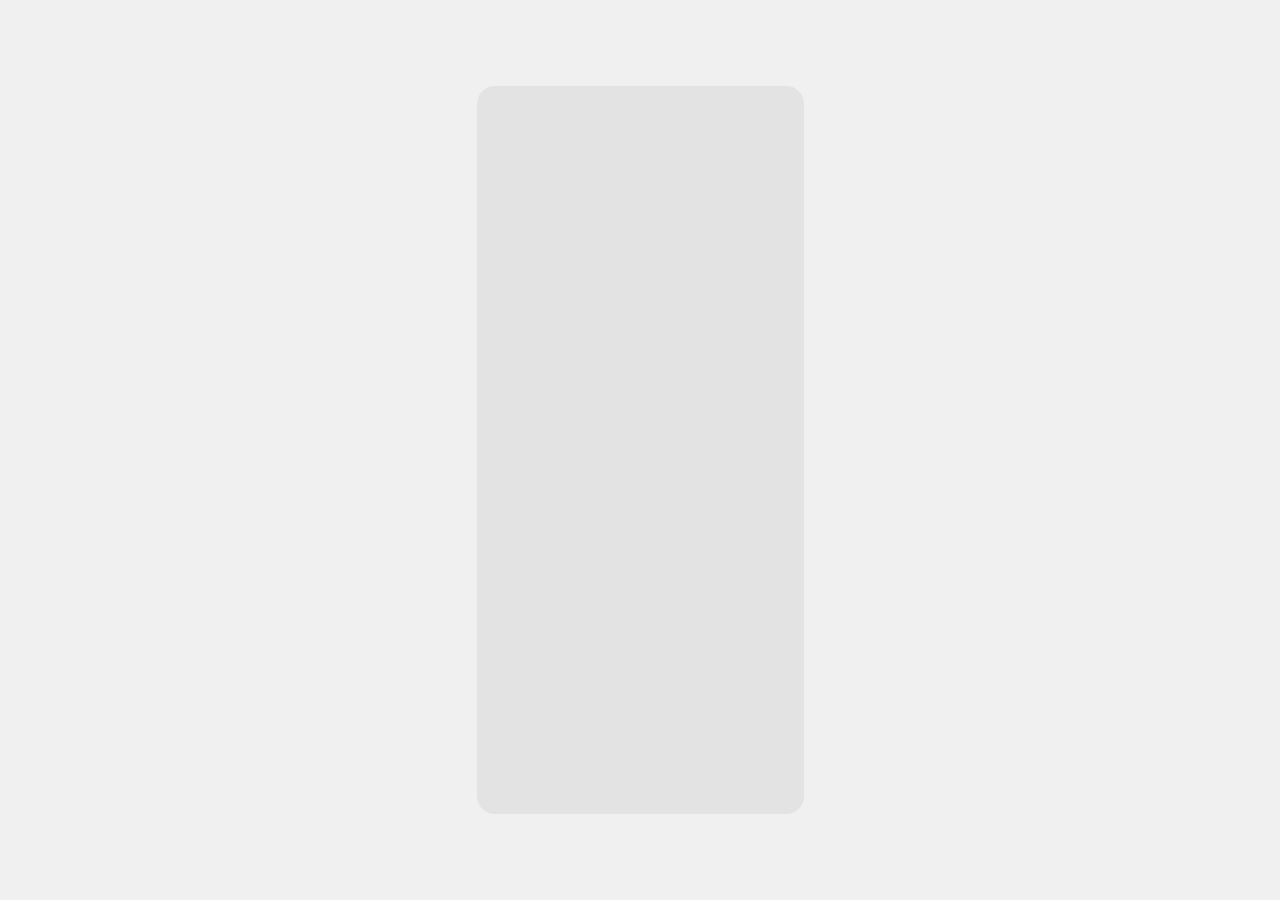
==== spotify-playgound/index.html @ 73fc2837 "feat:: implemented track list with styling without functionality" ====
<!DOCTYPE html>
<html lang="en">
  <head>
    <link
      href="https://fonts.googleapis.com/css2?family=Poppins:wght@400;500;700&family=Silkscreen&display=swap"
      rel="stylesheet"
    />

    <meta charset="UTF-8" />
    <meta name="viewport" content="width=device-width, initial-scale=1.0" />
    <title>Music Player</title>
    <link rel="stylesheet" href="styles.css" />
  </head>
  <body>
    <div data-js="tracks"></div>
    <script src="main.js"></script>
  </body>
</html>
---- spotify-playgound/styles.css ----
body {
  font-family: "Poppins", Arial, sans-serif;
  background-color: #f0f0f0;
  display: flex;
  justify-content: center;
  align-items: center;
  height: 100vh;
  margin: 0;
}

[data-js="tracks"] {
  display: inline-flex;
  height: 688px;
  width: 287px;
  padding: 20px;
  flex-direction: column;
  align-items: flex-start;
  gap: 16px;
  flex-shrink: 0;

  border-radius: 18px;
  background: rgba(176, 176, 176, 0.2);
  backdrop-filter: blur(20px);
}

.album-title {
  background: #000000;
  color: white;
  font-family: "Silkscreen", cursive;
  font-size: 20px;
  text-align: center;

  display: flex;
  margin: 0;
  padding: 12px 16px;
  justify-content: center;
  align-items: center;
  gap: 10px;
  align-self: stretch;

  border-radius: 8px;
  background: #000;
}

.track-list {
  list-style: none;
  margin: 0;
  padding: 0;

  display: flex;
  flex-direction: column;
  align-items: flex-start;
  gap: 8px;
  align-self: stretch;

  overflow-y: auto; /* Enable vertical scrolling */
  max-height: 590px; /* Set a maximum height for the track list container */

  /* Hide scrollbar for Chrome, Safari and Opera */
  ::-webkit-scrollbar {
    display: none;
  }

  /* Hide scrollbar for IE, Edge and Firefox */
  -ms-overflow-style: none; /* IE and Edge */
  scrollbar-width: none; /* Firefox */
}

.track-item {
  display: flex;
  padding: 8px;
  justify-content: space-between;
  align-items: center;
  align-self: stretch;

  border-radius: 8px;
  background: rgba(255, 255, 255, 0.6);
}

.track-item:last-child {
  border-bottom: none;
}

.track-number {
  min-width: 20px; /* Ensure the width of the track number */
  text-align: right; /* Align text to the right */

  color: #000;
  font-family: "Poppins", sans-serif;
  font-size: 16px;
  font-style: normal;
  font-weight: 300;
  line-height: normal;
}

.track-name {
  flex-grow: 1;
  margin-left: 20px;
  padding-right: 20px;

  color: #000;
  font-family: "Poppins", sans-serif;
  font-size: 16px;
  font-style: normal;
  font-weight: 500;
  line-height: normal;

  white-space: nowrap; /* Prevents the text from wrapping to the next line */
  overflow: hidden; /* Hides the overflowing content */
  text-overflow: ellipsis; /* Adds ellipsis at the end */
}

.track-length {
  font-family: "Silkscreen", cursive;
  color: #888;
}
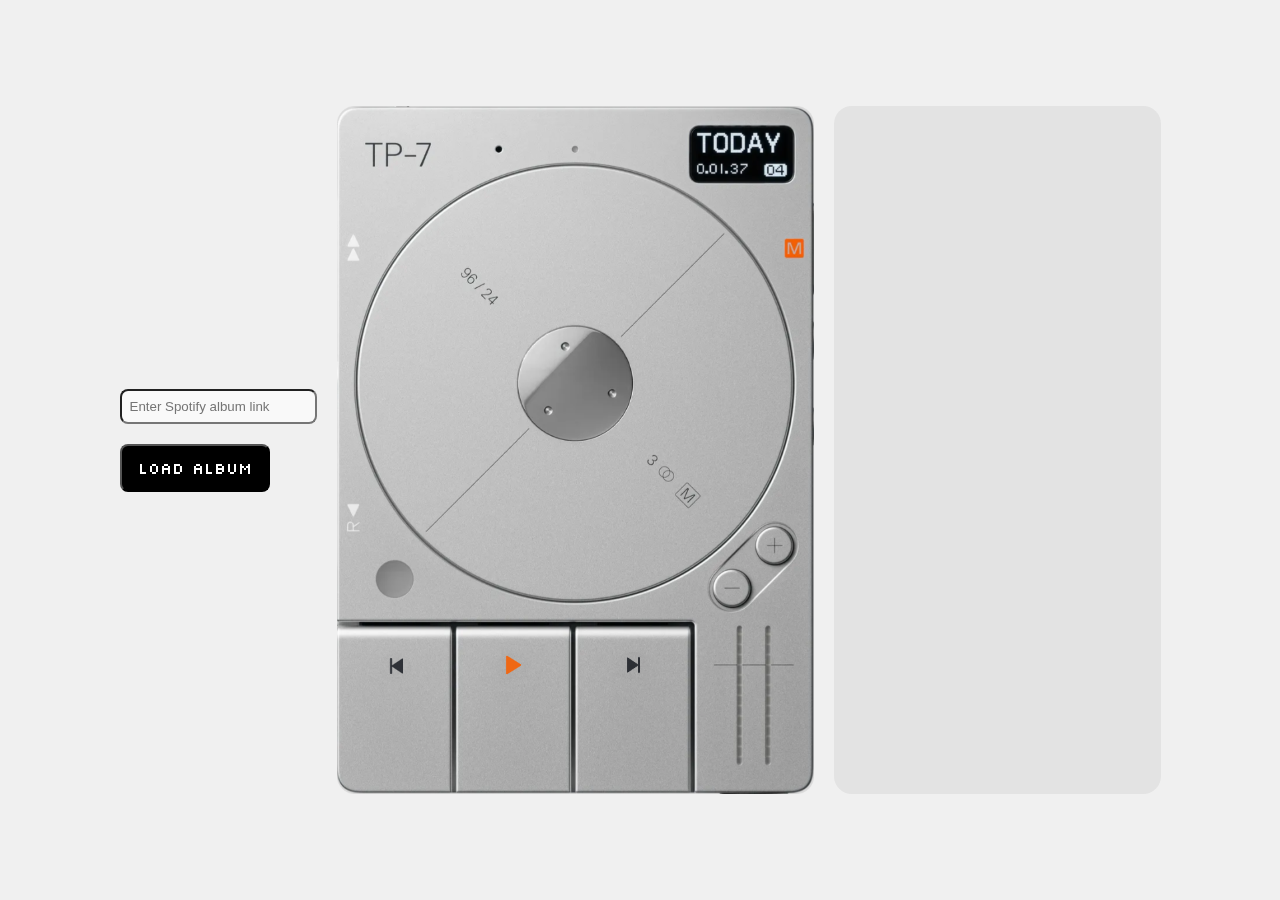
==== commit 8fe0c493: "feat:: working prototype wuhuuu" ====
--- a/spotify-playgound/index.html
+++ b/spotify-playgound/index.html
@@ -12,7 +12,22 @@
     <link rel="stylesheet" href="styles.css" />
   </head>
   <body>
-    <div data-js="tracks"></div>
+    <div class="container">
+      <div>
+        <input
+          type="text"
+          id="albumLinkInput"
+          placeholder="Enter Spotify album link"
+        />
+        <button id="loadAlbumButton">Load Album</button>
+      </div>
+
+      <div class="player">
+        <div class="album-cover"></div>
+      </div>
+
+      <div data-js="tracks"></div>
+    </div>
     <script src="main.js"></script>
   </body>
 </html>
--- a/spotify-playgound/styles.css
+++ b/spotify-playgound/styles.css
@@ -8,26 +8,89 @@
   margin: 0;
 }
 
+.container {
+  display: flex;
+  justify-content: center;
+  align-items: center;
+  height: 100vh;
+  background-color: #f0f0f0;
+  gap: 20px;
+}
+
+.player {
+  width: 477px; /* Adjust width as needed */
+  height: 688px; /* Adjust height as needed */
+  background-image: url(assets/Player.png);
+  background-size: cover; /* Cover the entire div with the background image */
+  background-position: center; /* Center the background image */
+}
+
 [data-js="tracks"] {
+  box-sizing: border-box;
   display: inline-flex;
   height: 688px;
-  width: 287px;
+  width: 327px;
   padding: 20px;
   flex-direction: column;
   align-items: flex-start;
   gap: 16px;
   flex-shrink: 0;
-
   border-radius: 18px;
   background: rgba(176, 176, 176, 0.2);
   backdrop-filter: blur(20px);
+}
+
+.album-cover {
+  width: 428px;
+  height: 428px;
+  margin-top: 63px;
+  margin-left: 24px;
+  gap: 0px;
+  opacity: 0px;
+  overflow: clip;
+
+  border-radius: 428px;
+  mix-blend-mode: hard-light;
+
+  animation: rotate 10s linear infinite;
+  animation-play-state: paused;
+}
+
+.album-cover.rotate {
+  width: 428px;
+  height: 428px;
+  margin-top: 63px;
+  margin-left: 24px;
+  gap: 0px;
+  opacity: 0px;
+  overflow: clip;
+
+  border-radius: 428px;
+  mix-blend-mode: hard-light;
+
+  animation-play-state: running;
+}
+
+@keyframes rotate {
+  from {
+    transform: rotate(0deg);
+  }
+  to {
+    transform: rotate(360deg);
+  }
+}
+
+.album-cover img {
+  width: 100%;
+  height: 100%;
+  object-fit: cover; /* Ensures the image covers the container */
 }
 
 .album-title {
   background: #000000;
   color: white;
   font-family: "Silkscreen", cursive;
-  font-size: 20px;
+  font-size: 16px;
   text-align: center;
 
   display: flex;
@@ -77,6 +140,40 @@
   background: rgba(255, 255, 255, 0.6);
 }
 
+input {
+  display: flex;
+  padding: 8px;
+  justify-content: space-between;
+  align-items: center;
+  align-self: stretch;
+
+  border-radius: 8px;
+  background: rgba(255, 255, 255, 0.6);
+}
+
+button {
+  background: #000000;
+  color: white;
+  font-family: "Silkscreen", cursive;
+  font-size: 16px;
+  text-align: center;
+
+  display: flex;
+  margin: 20px 0px;
+  padding: 12px 16px;
+  justify-content: center;
+  align-items: center;
+  gap: 10px;
+  align-self: stretch;
+
+  border-radius: 8px;
+  background: #000;
+}
+
+button:hover {
+  background: #ff8000;
+}
+
 .track-item:last-child {
   border-bottom: none;
 }
@@ -85,7 +182,7 @@
   min-width: 20px; /* Ensure the width of the track number */
   text-align: right; /* Align text to the right */
 
-  color: #000;
+  /* color: #000; */
   font-family: "Poppins", sans-serif;
   font-size: 16px;
   font-style: normal;
@@ -98,7 +195,7 @@
   margin-left: 20px;
   padding-right: 20px;
 
-  color: #000;
+  /* color: #000; */
   font-family: "Poppins", sans-serif;
   font-size: 16px;
   font-style: normal;
@@ -114,3 +211,16 @@
   font-family: "Silkscreen", cursive;
   color: #888;
 }
+
+li.hovered {
+  background: rgba(186, 186, 186, 0.6);
+}
+
+li.clicked {
+  background: rgba(0, 0, 0, 1);
+  color: white;
+}
+
+li.clicked .track-length {
+  color: #d7d7d7;
+}
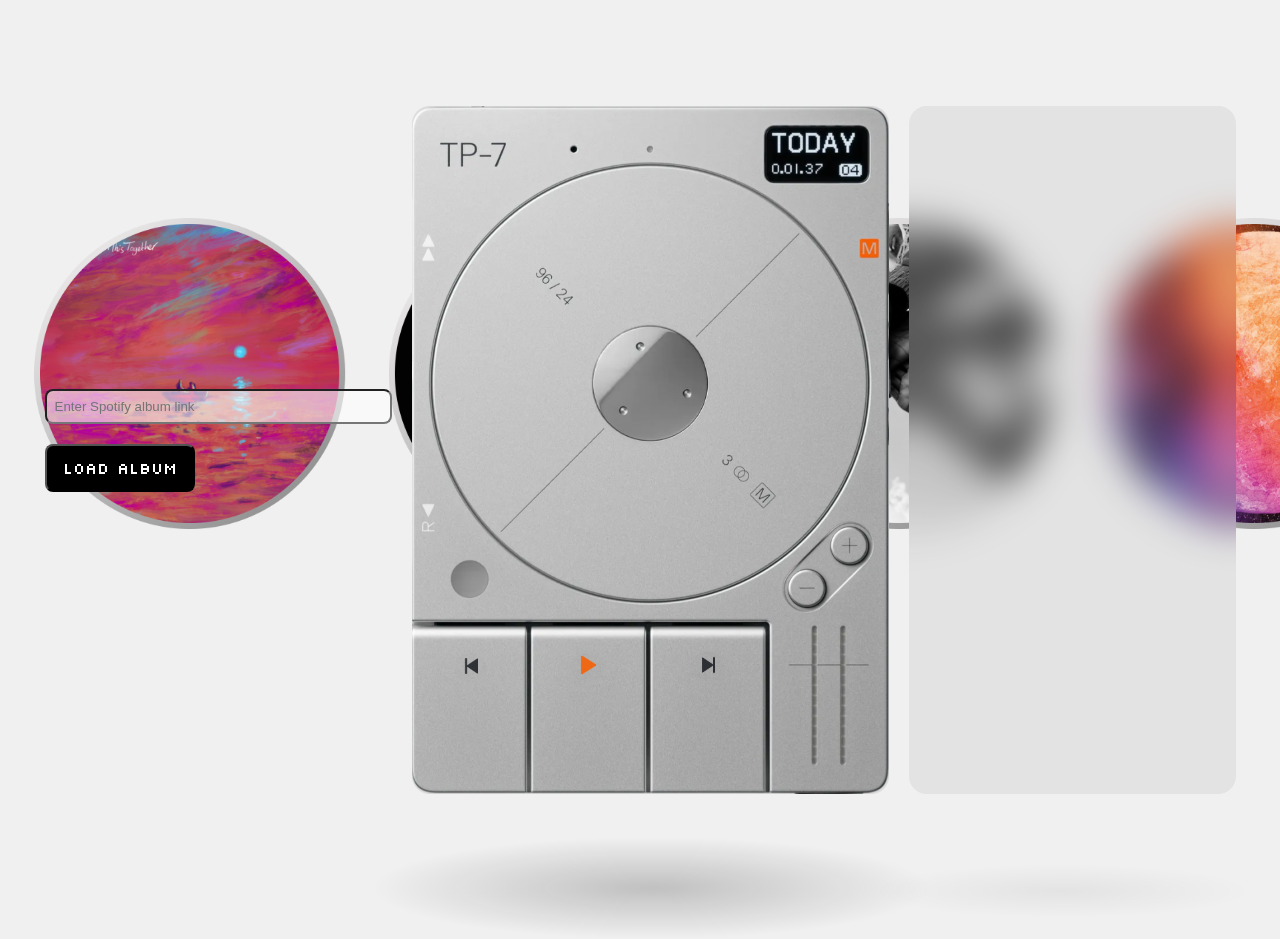
==== commit a71bb74a: "feat:: added shadow effect" ====
--- a/spotify-playgound/index.html
+++ b/spotify-playgound/index.html
@@ -24,6 +24,8 @@
 
       <div class="player">
         <div class="album-cover"></div>
+        <div class="shadow"></div>
+        <div class="shadowsml"></div>
       </div>
 
       <div data-js="tracks"></div>
--- a/spotify-playgound/styles.css
+++ b/spotify-playgound/styles.css
@@ -1,6 +1,10 @@
 body {
   font-family: "Poppins", Arial, sans-serif;
   background-color: #f0f0f0;
+  background-image: url("assets/cds.png");
+  background-repeat: no-repeat;
+  background-size: contain;
+  background-position: 50% 37%;
   display: flex;
   justify-content: center;
   align-items: center;
@@ -13,7 +17,7 @@
   justify-content: center;
   align-items: center;
   height: 100vh;
-  background-color: #f0f0f0;
+  background-color: none;
   gap: 20px;
 }
 
@@ -57,17 +61,6 @@
 }
 
 .album-cover.rotate {
-  width: 428px;
-  height: 428px;
-  margin-top: 63px;
-  margin-left: 24px;
-  gap: 0px;
-  opacity: 0px;
-  overflow: clip;
-
-  border-radius: 428px;
-  mix-blend-mode: hard-light;
-
   animation-play-state: running;
 }
 
@@ -146,6 +139,7 @@
   justify-content: space-between;
   align-items: center;
   align-self: stretch;
+  width: 327px;
 
   border-radius: 8px;
   background: rgba(255, 255, 255, 0.6);
@@ -224,3 +218,35 @@
 li.clicked .track-length {
   color: #d7d7d7;
 }
+
+.shadow {
+  width: 558px;
+  height: 102px;
+  flex-shrink: 0;
+  margin-top: 240px;
+  margin-left: -40px;
+
+  border-radius: 558px;
+  background: radial-gradient(
+    50% 50% at 50% 50%,
+    rgba(3, 3, 3, 0.2) 0%,
+    rgba(3, 3, 3, 0) 100%
+  );
+  mix-blend-mode: darken;
+}
+
+.shadowsml {
+  width: 380px;
+  height: 54px;
+  flex-shrink: 0;
+  margin-top: -75px;
+  margin-left: 460px;
+
+  border-radius: 380px;
+  background: radial-gradient(
+    50% 50% at 50% 50%,
+    rgba(3, 3, 3, 0.05) 0%,
+    rgba(3, 3, 3, 0) 100%
+  );
+  mix-blend-mode: darken;
+}
